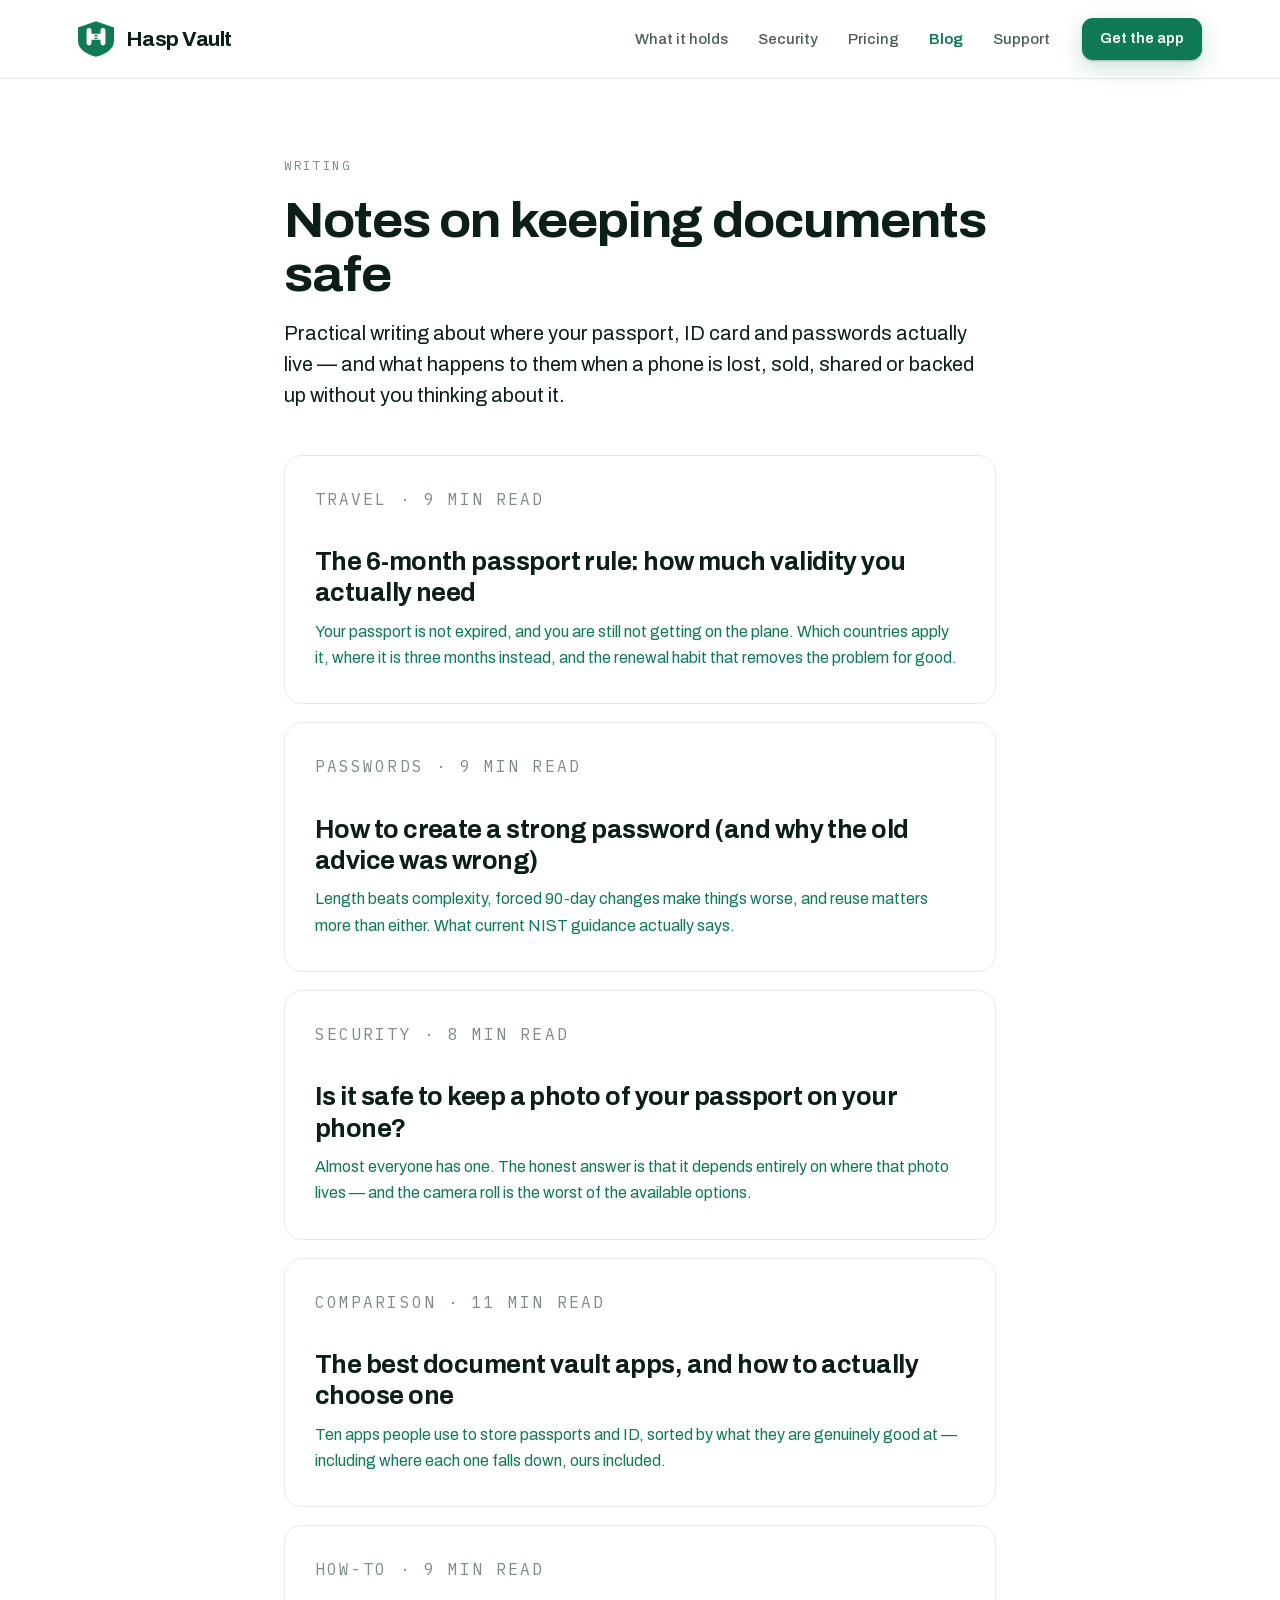
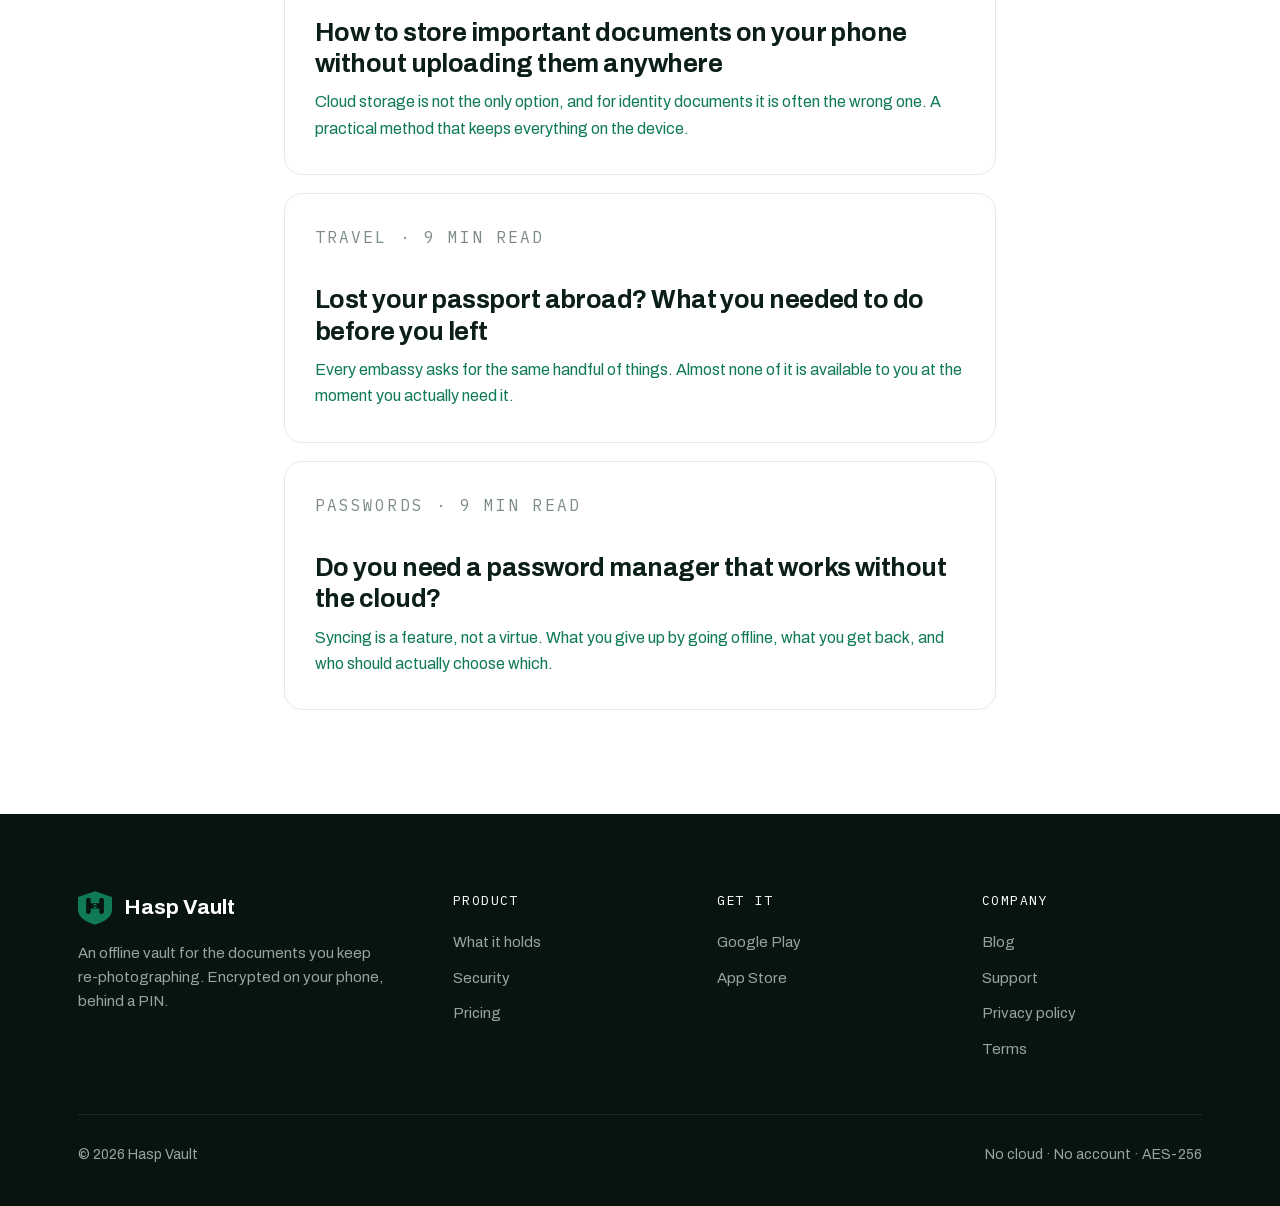
==== blog/index.html @ cd1b1a54 "Add files via upload" ====
<!doctype html>
<html lang="en">
<head>
<meta charset="utf-8">
<meta name="viewport" content="width=device-width, initial-scale=1">
<title>Blog — Hasp Vault</title>
<meta name="description" content="Practical writing about storing documents, passports, ID cards and passwords safely on your phone.">
<meta name="theme-color" content="#0F7A54">
<link rel="stylesheet" href="../style.css">
<link rel="icon" href="../shots/favicon.png">
</head>
<body>

<header class="masthead">
  <div class="wrap">
    <a class="brand" href="../index.html">
      <svg viewBox="88 104 336 332" aria-hidden="true">
        <path fill="#0F7A54" fill-rule="evenodd" d="
          M256 104 L424 162 L424 286 C424 364 348 410 256 436
          C164 410 88 364 88 286 L88 162 Z
          M191 168 A23 23 0 0 1 214 191 L214 307 A23 23 0 0 1 191 330
          A23 23 0 0 1 168 307 L168 191 A23 23 0 0 1 191 168 Z
          M321 168 A23 23 0 0 1 344 191 L344 307 A23 23 0 0 1 321 330
          A23 23 0 0 1 298 307 L298 191 A23 23 0 0 1 321 168 Z
          M214 222 L298 222 L298 276 L214 276 Z
          M256 227 A16 16 0 1 1 256 259 A16 16 0 1 1 256 227 Z
          M247 243 L265 243 L270 270 L242 270 Z"/>
      </svg>
      <b>Hasp Vault</b>
    </a>
    <nav class="nav">
      <a href="../index.html#holds">What it holds</a>
      <a href="../index.html#security">Security</a>
      <a href="../index.html#pricing">Pricing</a>
      <a href="../blog/index.html" aria-current="page">Blog</a>
      <a href="../support.html">Support</a>
    </nav>
    <a class="btn btn-primary btn-sm" href="https://play.google.com/store/apps/details?id=com.hifazat.vault">Get the app</a>
  </div>
</header>

<main class="wrap doc">
  <p class="meta">Writing</p>
  <h1>Notes on keeping documents safe</h1>
  <p class="lead">
    Practical writing about where your passport, ID card and passwords actually
    live — and what happens to them when a phone is lost, sold, shared or
    backed up without you thinking about it.
  </p>

  <div class="post-list">

    <a class="post-card" href="passport-validity-six-month-rule.html">
      <p class="meta">Travel · 9 min read</p>
      <h2>The 6-month passport rule: how much validity you actually need</h2>
      <p>Your passport is not expired, and you are still not getting on the plane. Which countries apply it, where it is three months instead, and the renewal habit that removes the problem for good.</p>
    </a>

    <a class="post-card" href="how-to-create-a-strong-password.html">
      <p class="meta">Passwords · 9 min read</p>
      <h2>How to create a strong password (and why the old advice was wrong)</h2>
      <p>Length beats complexity, forced 90-day changes make things worse, and reuse matters more than either. What current NIST guidance actually says.</p>
    </a>

    <a class="post-card" href="passport-photo-on-phone.html">
      <p class="meta">Security · 8 min read</p>
      <h2>Is it safe to keep a photo of your passport on your phone?</h2>
      <p>Almost everyone has one. The honest answer is that it depends entirely on where that photo lives — and the camera roll is the worst of the available options.</p>
    </a>

    <a class="post-card" href="best-document-vault-apps.html">
      <p class="meta">Comparison · 11 min read</p>
      <h2>The best document vault apps, and how to actually choose one</h2>
      <p>Ten apps people use to store passports and ID, sorted by what they are genuinely good at — including where each one falls down, ours included.</p>
    </a>

    <a class="post-card" href="store-documents-offline.html">
      <p class="meta">How-to · 9 min read</p>
      <h2>How to store important documents on your phone without uploading them anywhere</h2>
      <p>Cloud storage is not the only option, and for identity documents it is often the wrong one. A practical method that keeps everything on the device.</p>
    </a>

    <a class="post-card" href="lost-passport-abroad.html">
      <p class="meta">Travel · 9 min read</p>
      <h2>Lost your passport abroad? What you needed to do before you left</h2>
      <p>Every embassy asks for the same handful of things. Almost none of it is available to you at the moment you actually need it.</p>
    </a>

    <a class="post-card" href="offline-password-manager.html">
      <p class="meta">Passwords · 9 min read</p>
      <h2>Do you need a password manager that works without the cloud?</h2>
      <p>Syncing is a feature, not a virtue. What you give up by going offline, what you get back, and who should actually choose which.</p>
    </a>

  </div>
</main>

<footer class="foot">
  <div class="shell">
    <div class="foot-top">
      <div>
        <div class="foot-brand">
          <svg viewBox="88 104 336 332" aria-hidden="true">
            <path fill="#0F7A54" fill-rule="evenodd" d="
              M256 104 L424 162 L424 286 C424 364 348 410 256 436
              C164 410 88 364 88 286 L88 162 Z
              M191 168 A23 23 0 0 1 214 191 L214 307 A23 23 0 0 1 191 330
              A23 23 0 0 1 168 307 L168 191 A23 23 0 0 1 191 168 Z
              M321 168 A23 23 0 0 1 344 191 L344 307 A23 23 0 0 1 321 330
              A23 23 0 0 1 298 307 L298 191 A23 23 0 0 1 321 168 Z
              M214 222 L298 222 L298 276 L214 276 Z
              M256 227 A16 16 0 1 1 256 259 A16 16 0 1 1 256 227 Z
              M247 243 L265 243 L270 270 L242 270 Z"/>
          </svg>
          Hasp Vault
        </div>
        <p>An offline vault for the documents you keep re-photographing. Encrypted on your phone, behind a PIN.</p>
      </div>
      <div>
        <h4>Product</h4>
        <ul>
          <li><a href="../index.html#holds">What it holds</a></li>
          <li><a href="../index.html#security">Security</a></li>
          <li><a href="../index.html#pricing">Pricing</a></li>
        </ul>
      </div>
      <div>
        <h4>Get it</h4>
        <ul>
          <li><a href="https://play.google.com/store/apps/details?id=com.hifazat.vault">Google Play</a></li>
          <li><a href="https://apps.apple.com/app/id6804965635">App Store</a></li>
        </ul>
      </div>
      <div>
        <h4>Company</h4>
        <ul>
          <li><a href="../blog/index.html">Blog</a></li>
          <li><a href="../support.html">Support</a></li>
          <li><a href="../privacy.html">Privacy policy</a></li>
          <li><a href="../terms.html">Terms</a></li>
        </ul>
      </div>
    </div>
    <div class="foot-base">
      <span>© 2026 Hasp Vault</span>
      <span>No cloud · No account · AES-256</span>
    </div>
  </div>
</footer>

</body>
</html>
---- style.css ----
/* ===========================================================================
   haspvault.com

   Rebuilt on a conventional marketing structure — hero, feature cards,
   sectioned content, a colour call-to-action band, a dark footer — because
   that structure is what readers already know how to scan. The previous
   version was an editorial layout with a machine-readable-zone motif; it was
   distinctive but it made people work, and a store listing page is not the
   place to make people work.

   What keeps it from looking like every other template is craft, not novelty:

     - ONE typeface, Archivo, a real variable face with a width axis. Not the
       system stack, not Inter. Headlines widen slightly; small caps labels
       narrow. That axis is doing work no static font can.
     - Icons DRAWN as monoline SVG on a 24-unit grid, matching the marks
       inside the app itself. Not an icon font, not stock glyphs — those are
       recognisable at a glance and they are the thing that makes a page look
       assembled rather than designed.
     - A single accent. Emerald, used for exactly three jobs: the primary
       button, the numerals, and the call-to-action band. Everything else is
       ink on white.
     - Spacing on a 4px rhythm with generous section padding, because the most
       common failure of a page like this is cramming.
   ========================================================================= */

@font-face {
  font-family: "Archivo";
  src: url("fonts/archivo.woff2") format("woff2-variations");
  font-weight: 400 800;
  font-stretch: 62% 125%;
  font-display: swap;
}
@font-face {
  font-family: "PlexMono";
  src: url("fonts/plexmono.woff2") format("woff2");
  font-weight: 400 600;
  font-display: swap;
}

:root {
  --ink: #0B1F17;
  --body: #4B5C55;
  --muted: #7C8C85;

  --emerald: #0F7A54;
  --emerald-dark: #0A5C3F;
  --emerald-deep: #06301F;

  --tint: #EAF5EF;
  --tint-2: #F4FAF7;
  --line: #E4EBE7;
  --white: #FFFFFF;

  --radius: 18px;
  --radius-lg: 26px;
  --shell: 1180px;
}

* { box-sizing: border-box; margin: 0; padding: 0 }

html { scroll-behavior: smooth; -webkit-text-size-adjust: 100% }

body {
  font-family: "Archivo", system-ui, -apple-system, sans-serif;
  font-size: 17px;
  line-height: 1.65;
  color: var(--body);
  background: var(--white);
  -webkit-font-smoothing: antialiased;
}

.shell { max-width: var(--shell); margin-inline: auto; padding-inline: 28px }

h1, h2, h3 { color: var(--ink); font-weight: 700; letter-spacing: -.022em }

/* The width axis. Large sizes get wider letterforms so the headline reads as
   set rather than as body copy blown up; that is the whole reason to pay for
   a variable face. */
h1 { font-size: clamp(40px, 6.4vw, 76px); line-height: 1.04; font-variation-settings: "wdth" 106 }
h2 { font-size: clamp(30px, 3.8vw, 46px); line-height: 1.12; font-variation-settings: "wdth" 103 }
h3 { font-size: 20px; line-height: 1.3 }

a { color: inherit }

/* Small caps labels, the one place the mono face appears. */
.kicker {
  font-family: "PlexMono", ui-monospace, monospace;
  font-size: 12px;
  font-weight: 600;
  letter-spacing: .18em;
  text-transform: uppercase;
  color: var(--emerald);
}

/* ---------- masthead ---------- */

.masthead {
  position: sticky;
  top: 0;
  z-index: 50;
  background: rgba(255, 255, 255, .86);
  backdrop-filter: saturate(180%) blur(14px);
  border-bottom: 1px solid var(--line);
}

.masthead .shell {
  height: 78px;
  display: flex;
  align-items: center;
  gap: 32px;
}

.brand {
  display: flex;
  align-items: center;
  gap: 12px;
  font-weight: 700;
  font-size: 21px;
  color: var(--ink);
  text-decoration: none;
  letter-spacing: -.024em;
  margin-right: auto;
}
/* The shield reads smaller than its box because the silhouette tapers to a
   point at the bottom — so it needs to be set a little larger than the cap
   height of the wordmark to look the same weight beside it. */
.brand svg { width: 36px; height: 36px; display: block }

.nav { display: flex; gap: 30px; font-size: 15px; font-weight: 500 }
.nav a { color: var(--body); text-decoration: none; transition: color .15s }
.nav a:hover { color: var(--emerald) }

/* ---------- buttons ---------- */

.btn {
  display: inline-flex;
  align-items: center;
  justify-content: center;
  gap: 10px;
  height: 54px;
  padding: 0 26px;
  border-radius: 14px;
  font-size: 16px;
  font-weight: 600;
  text-decoration: none;
  white-space: nowrap;
  transition: transform .15s, box-shadow .15s, background .15s;
}
.btn svg { width: 20px; height: 20px; flex: none }

.btn-primary {
  background: var(--emerald);
  color: #fff;
  box-shadow: 0 1px 2px rgba(6, 48, 31, .28), 0 8px 22px rgba(15, 122, 84, .22);
}
.btn-primary:hover { background: var(--emerald-dark); transform: translateY(-1px) }

.btn-ghost {
  background: #fff;
  color: var(--ink);
  border: 1px solid var(--line);
  box-shadow: 0 1px 2px rgba(11, 31, 23, .05);
}
.btn-ghost:hover { border-color: #CFDCD6; transform: translateY(-1px) }

/* Apple's own badge is black with a white mark, and people recognise that
   pairing faster than they read the label. Matching it costs nothing and
   makes the button obviously an App Store link. */
.btn-apple {
  background: #000;
  color: #fff;
  box-shadow: 0 1px 2px rgba(0, 0, 0, .30), 0 8px 22px rgba(0, 0, 0, .16);
}
.btn-apple:hover { background: #1A1A1A; transform: translateY(-1px) }

/* On the emerald band the same black button still reads correctly — it is the
   one colour that stays "Apple" against any ground. */
.band .btn-apple { box-shadow: 0 1px 2px rgba(0, 0, 0, .34), 0 10px 26px rgba(0, 0, 0, .28) }

.btn-sm { height: 42px; padding: 0 18px; font-size: 14.5px; border-radius: 11px }

.btn-light { background: #fff; color: var(--emerald-deep) }
.btn-light:hover { background: #F1F7F4 }
.btn-outline-light {
  background: transparent;
  color: #fff;
  border: 1px solid rgba(255, 255, 255, .34);
}
.btn-outline-light:hover { background: rgba(255, 255, 255, .09) }

/* ---------- hero ---------- */

.hero {
  padding: 92px 0 0;
  text-align: center;
  background:
    radial-gradient(60% 42% at 50% 0%, var(--tint) 0%, transparent 72%),
    var(--white);
}

.hero .kicker { display: block; margin-bottom: 20px }
.hero h1 { max-width: 15ch; margin-inline: auto }
.hero h1 em { font-style: normal; color: var(--emerald) }

.lede {
  max-width: 60ch;
  margin: 22px auto 0;
  font-size: clamp(17px, 1.7vw, 20px);
  color: var(--body);
}

.cta-row {
  display: flex;
  gap: 14px;
  justify-content: center;
  flex-wrap: wrap;
  margin-top: 34px;
}

.trust {
  display: flex;
  gap: 26px;
  justify-content: center;
  flex-wrap: wrap;
  margin-top: 26px;
  font-size: 14px;
  color: var(--muted);
}
.trust span { display: inline-flex; align-items: center; gap: 7px }
.trust svg { width: 15px; height: 15px; color: var(--emerald) }

.hero-stage { margin-top: 62px; display: flex; justify-content: center }

/* The device is cropped by the section edge, so the page continues behind it
   rather than the phone sitting on the page like a sticker. */
.hero-stage .device { margin-bottom: -110px }

/* ---------- the phone ---------- */

/* Drawn as one inline SVG rather than nested divs. A real iPhone is a stack
   of concentric rounded rectangles with a specular band down each long edge,
   and SVG can express that exactly; CSS boxes approximate it and the
   approximation is what reads as "mockup". */
.device { width: min(322px, 78vw); filter: drop-shadow(0 34px 60px rgba(6, 48, 31, .22)) }
.device svg { width: 100%; height: auto; display: block }

/* ---------- sections ---------- */

.section { padding: 104px 0 }
.section-tint { background: var(--tint-2); border-block: 1px solid var(--line) }

.section-head { max-width: 62ch; margin-bottom: 52px }
.section-head.centre { margin-inline: auto; text-align: center }
.section-head .kicker { display: block; margin-bottom: 14px }
.section-head p { margin-top: 16px; font-size: 18px }

/* ---------- feature cards ---------- */

.cards {
  display: grid;
  grid-template-columns: repeat(auto-fit, minmax(248px, 1fr));
  gap: 20px;
}

.card {
  background: #fff;
  border: 1px solid var(--line);
  border-radius: var(--radius);
  padding: 30px 26px 32px;
  transition: border-color .18s, transform .18s, box-shadow .18s;
}
.card:hover {
  border-color: #CFE0D8;
  transform: translateY(-2px);
  box-shadow: 0 12px 34px rgba(11, 31, 23, .07);
}

/* The icon tile. Tinted, but the glyph inside is drawn for this app rather
   than pulled from an icon set. */
.card-mark {
  width: 46px;
  height: 46px;
  border-radius: 13px;
  background: var(--tint);
  display: grid;
  place-items: center;
  margin-bottom: 20px;
}
.card-mark svg { width: 24px; height: 24px; color: var(--emerald) }

.card h3 { margin-bottom: 4px }
.card .role {
  font-family: "PlexMono", ui-monospace, monospace;
  font-size: 11.5px;
  letter-spacing: .1em;
  text-transform: uppercase;
  color: var(--muted);
  display: block;
  margin-bottom: 12px;
}
.card p { font-size: 15.5px; line-height: 1.6 }

/* ---------- split ---------- */

.split {
  display: grid;
  grid-template-columns: 1.05fr .95fr;
  gap: 72px;
  align-items: center;
}

.checks { list-style: none; margin-top: 28px; display: grid; gap: 16px }
.checks li { display: flex; gap: 13px; font-size: 16.5px }
.checks svg { width: 21px; height: 21px; flex: none; margin-top: 2px; color: var(--emerald) }
.checks b { color: var(--ink); font-weight: 600 }

/* ---------- steps ---------- */

.steps { display: grid; grid-template-columns: repeat(auto-fit, minmax(260px, 1fr)); gap: 22px; counter-reset: s }

.step {
  position: relative;
  padding: 32px 28px;
  background: #fff;
  border: 1px solid var(--line);
  border-radius: var(--radius);
}
.step::before {
  counter-increment: s;
  content: counter(s, decimal-leading-zero);
  font-family: "PlexMono", ui-monospace, monospace;
  font-size: 13px;
  font-weight: 600;
  letter-spacing: .08em;
  color: var(--emerald);
  display: block;
  margin-bottom: 16px;
}
.step h3 { margin-bottom: 8px }
.step p { font-size: 15.5px }

/* ---------- pricing ---------- */

.plans { display: grid; grid-template-columns: 1fr 1fr; gap: 22px; align-items: start }

.plan {
  background: #fff;
  border: 1px solid var(--line);
  border-radius: var(--radius-lg);
  padding: 38px 34px 40px;
}
/* Every line on the Pro card is white. The card is already separated from the
   Free one by its emerald ground, so it does not need a second, softer text
   colour doing the same job — and holding one tone throughout makes it read
   as the more confident of the two. */
.plan-pro {
  border-color: transparent;
  background: linear-gradient(168deg, #0C6344 0%, var(--emerald-deep) 100%);
  color: #fff;
}
.plan-pro h3, .plan-pro .price, .plan-pro > p, .plan-pro li { color: #fff }

.plan h3 { font-size: 15px; letter-spacing: .1em; text-transform: uppercase; font-family: "PlexMono", ui-monospace, monospace; font-weight: 600 }
.plan .price { font-size: 40px; font-weight: 700; color: var(--ink); letter-spacing: -.03em; margin: 14px 0 4px; font-variation-settings: "wdth" 104 }
.plan .price small { font-size: 16px; font-weight: 500; color: var(--muted) }

/* The figure and its unit set in one colour, so the price line reads as a
   single phrase rather than a bright number with a grey tail hanging off it. */
.plan-pro .price,
.plan-pro .price small { color: #fff }
.plan > p { font-size: 15.5px; margin-bottom: 24px }

.plan ul { list-style: none; display: grid; gap: 13px; font-size: 15.5px }
.plan li { display: flex; gap: 11px }
.plan li svg { width: 19px; height: 19px; flex: none; margin-top: 2px; color: var(--emerald) }
.plan-pro li svg { color: #6FD3A9 }

/* ---------- call to action ---------- */

.band {
  background: linear-gradient(150deg, #0C6344 0%, var(--emerald-deep) 100%);
  color: rgba(255, 255, 255, .82);
  text-align: center;
  padding: 96px 0;
}
.band h2 { color: #fff; max-width: 18ch; margin-inline: auto }
.band p { max-width: 52ch; margin: 18px auto 0; font-size: 18px }
.band .cta-row { margin-top: 32px }

/* ---------- footer ---------- */

.foot { background: #08150F; color: #93A79E; padding: 76px 0 40px; font-size: 15px }
.foot a { color: #93A79E; text-decoration: none; transition: color .15s }
.foot a:hover { color: #fff }

.foot-top { display: grid; grid-template-columns: 1.5fr 1fr 1fr 1fr; gap: 44px; padding-bottom: 52px }
.foot-brand { display: flex; align-items: center; gap: 12px; color: #fff; font-weight: 700; font-size: 21px; margin-bottom: 16px }
.foot-brand svg { width: 34px; height: 34px }
.foot-top p { max-width: 34ch; font-size: 15px; line-height: 1.6 }

.foot h4 { color: #fff; font-size: 13px; letter-spacing: .12em; text-transform: uppercase; font-family: "PlexMono", ui-monospace, monospace; font-weight: 600; margin-bottom: 18px }
.foot ul { list-style: none; display: grid; gap: 11px }

.foot-base {
  border-top: 1px solid rgba(255, 255, 255, .09);
  padding-top: 28px;
  display: flex;
  justify-content: space-between;
  gap: 20px;
  flex-wrap: wrap;
  font-size: 14px;
}

/* ---------- responsive ---------- */

@media (max-width: 940px) {
  .split { grid-template-columns: 1fr; gap: 44px }
  .plans { grid-template-columns: 1fr }
  .foot-top { grid-template-columns: 1fr 1fr; gap: 36px }
}

@media (max-width: 720px) {
  .section { padding: 76px 0 }
  .hero { padding-top: 66px }
  .nav { display: none }
  .masthead .shell { gap: 16px }
  .btn { width: 100%; max-width: 340px }
  .masthead .btn { width: auto }
  .cta-row { flex-direction: column; align-items: center }
  .foot-top { grid-template-columns: 1fr; gap: 32px }
}

/* ---------- the dark band ---------- */

/* One full-bleed dark section, placed where the page talks about security.
   It does two jobs: it breaks a long run of white so the page has rhythm
   rather than scrolling as one undifferentiated column, and it puts the
   security claims on the most serious-looking surface on the page. Vaulty
   runs white the whole way down and the middle sags because of it. */
.section.dark {
  background:
    radial-gradient(90% 60% at 12% 0%, rgba(15, 122, 84, .30) 0%, transparent 60%),
    linear-gradient(165deg, #0A2B1E 0%, #061A12 100%);
  color: rgba(232, 245, 239, .74);
  border: 0;
}
.section.dark h2 { color: #fff }
.section.dark .kicker { color: #6FD3A9; display: block; margin-bottom: 14px }

.lede-dark {
  margin-top: 18px;
  font-size: 18.5px;
  line-height: 1.6;
  color: rgba(232, 245, 239, .74);
  max-width: 46ch;
}

.dark .checks b { color: #fff }
.dark .checks svg { color: #6FD3A9 }
.dark .checks li { font-size: 16px }

/* Four plain figures rather than another row of cards — a different shape on
   the page keeps the eye moving. */
.stat-grid { display: grid; grid-template-columns: 1fr 1fr; gap: 18px }

.stat {
  background: rgba(255, 255, 255, .045);
  border: 1px solid rgba(255, 255, 255, .10);
  border-radius: var(--radius);
  padding: 26px 22px 24px;
}
.stat svg { width: 24px; height: 24px; color: #6FD3A9; display: block; margin-bottom: 16px }
.stat b {
  display: block;
  color: #fff;
  font-size: 25px;
  font-weight: 700;
  letter-spacing: -.02em;
  font-variation-settings: "wdth" 104;
  line-height: 1.15;
}
.stat span {
  display: block;
  margin-top: 5px;
  font-size: 14px;
  color: rgba(232, 245, 239, .58);
}

@media (max-width: 720px) {
  .stat-grid { grid-template-columns: 1fr }
}

/* ===========================================================================
   Document pages — support, privacy, terms.

   These carry the older markup (.wrap rather than .shell, a plain header and
   a one-line footer), and rewriting three legal pages to new class names buys
   nothing. So the classes are supported here instead, restyled to match the
   home page. The pages read as part of the same site; only the scaffolding
   differs.
   ========================================================================= */

.wrap { max-width: var(--shell); margin-inline: auto; padding-inline: 28px }

/* header */
.masthead .wrap {
  height: 78px;
  display: flex;
  align-items: center;
  gap: 32px;
}
.masthead .brand svg { width: 36px; height: 36px }
.masthead .brand b { font-weight: 700 }
.nav a[aria-current="page"] { color: var(--emerald); font-weight: 600 }

/* the article itself */
.doc {
  max-width: 768px;
  padding: 76px 28px 104px;
}
.doc h1 {
  font-size: clamp(34px, 4.6vw, 50px);
  line-height: 1.08;
  margin-bottom: 16px;
}
.doc h2 {
  font-size: 23px;
  line-height: 1.3;
  margin: 48px 0 14px;
  font-variation-settings: "wdth" 102;
}
.doc h2:first-of-type { margin-top: 34px }
.doc p { margin-bottom: 18px }
.doc ul, .doc ol { margin: 0 0 20px 22px; display: grid; gap: 9px }
.doc li { padding-left: 4px }
.doc a { color: var(--emerald); text-underline-offset: 3px }
.doc strong, .doc b { color: var(--ink); font-weight: 600 }
.doc hr { border: 0; border-top: 1px solid var(--line); margin: 46px 0 }

/* Date lines and the small print above a section. */
.meta {
  font-family: "PlexMono", ui-monospace, monospace;
  font-size: 12.5px;
  font-weight: 600;
  letter-spacing: .13em;
  text-transform: uppercase;
  color: var(--muted);
  margin-bottom: 30px;
}

/* The one emphasised block a policy page needs — a rule on the leading edge
   rather than a filled panel, so it lifts off the page without shouting. */
.callout {
  background: var(--tint-2);
  border: 1px solid var(--line);
  border-inline-start: 3px solid var(--emerald);
  border-radius: 14px;
  padding: 22px 26px;
  margin: 30px 0;
}
.callout p:last-child { margin-bottom: 0 }
.callout strong { color: var(--ink) }

/* footer */
.foot .wrap {
  display: flex;
  justify-content: space-between;
  align-items: center;
  gap: 20px;
  flex-wrap: wrap;
}
.foot .wrap nav { display: flex; gap: 24px; flex-wrap: wrap }

@media (max-width: 720px) {
  .doc { padding-top: 54px }
  .masthead .wrap { gap: 14px }
  .masthead .wrap .nav { display: none }
  .foot .wrap { justify-content: center; text-align: center }
}

/* ---------- blog ---------- */

.post-list { display: grid; gap: 18px; margin-top: 44px }

.post-card {
  display: block;
  text-decoration: none;
  border: 1px solid var(--line);
  border-radius: var(--radius);
  padding: 30px 30px 32px;
  background: #fff;
  transition: border-color .18s, transform .18s, box-shadow .18s;
}
.post-card:hover {
  border-color: #CFE0D8;
  transform: translateY(-2px);
  box-shadow: 0 12px 34px rgba(11, 31, 23, .07);
}
.post-card h2 { font-size: 25px; line-height: 1.25; margin: 10px 0 10px }
.post-card p { font-size: 16px; margin: 0 }
.post-card .meta { margin-bottom: 0 }

/* A lead paragraph, set larger than the body so a long read has an obvious
   way in. One per post, directly under the headline. */
.doc .lead {
  font-size: 20px;
  line-height: 1.55;
  color: var(--ink);
  margin-bottom: 30px;
}

.doc blockquote {
  margin: 30px 0;
  padding-left: 24px;
  border-inline-start: 3px solid var(--emerald);
  font-size: 19px;
  line-height: 1.55;
  color: var(--ink);
}

.post-foot {
  margin-top: 56px;
  padding-top: 32px;
  border-top: 1px solid var(--line);
}

/* ---------- anchor and overlap corrections ---------- */

/* The hero device is pulled 110px into the section below it, so that section
   has to give the overlap back as padding — otherwise its heading sits right
   under the phone with nothing between them, which is what "Four kinds of
   thing, one lock" was doing. */
#holds { padding-top: 176px }

/* The masthead is sticky and 78px tall, so an in-page jump lands with the
   target tucked underneath it. scroll-margin-top pushes the landing point
   down by the header's height plus a little air. */
[id] { scroll-margin-top: 100px }

@media (max-width: 720px) {
  #holds { padding-top: 132px }
  [id] { scroll-margin-top: 88px }
}
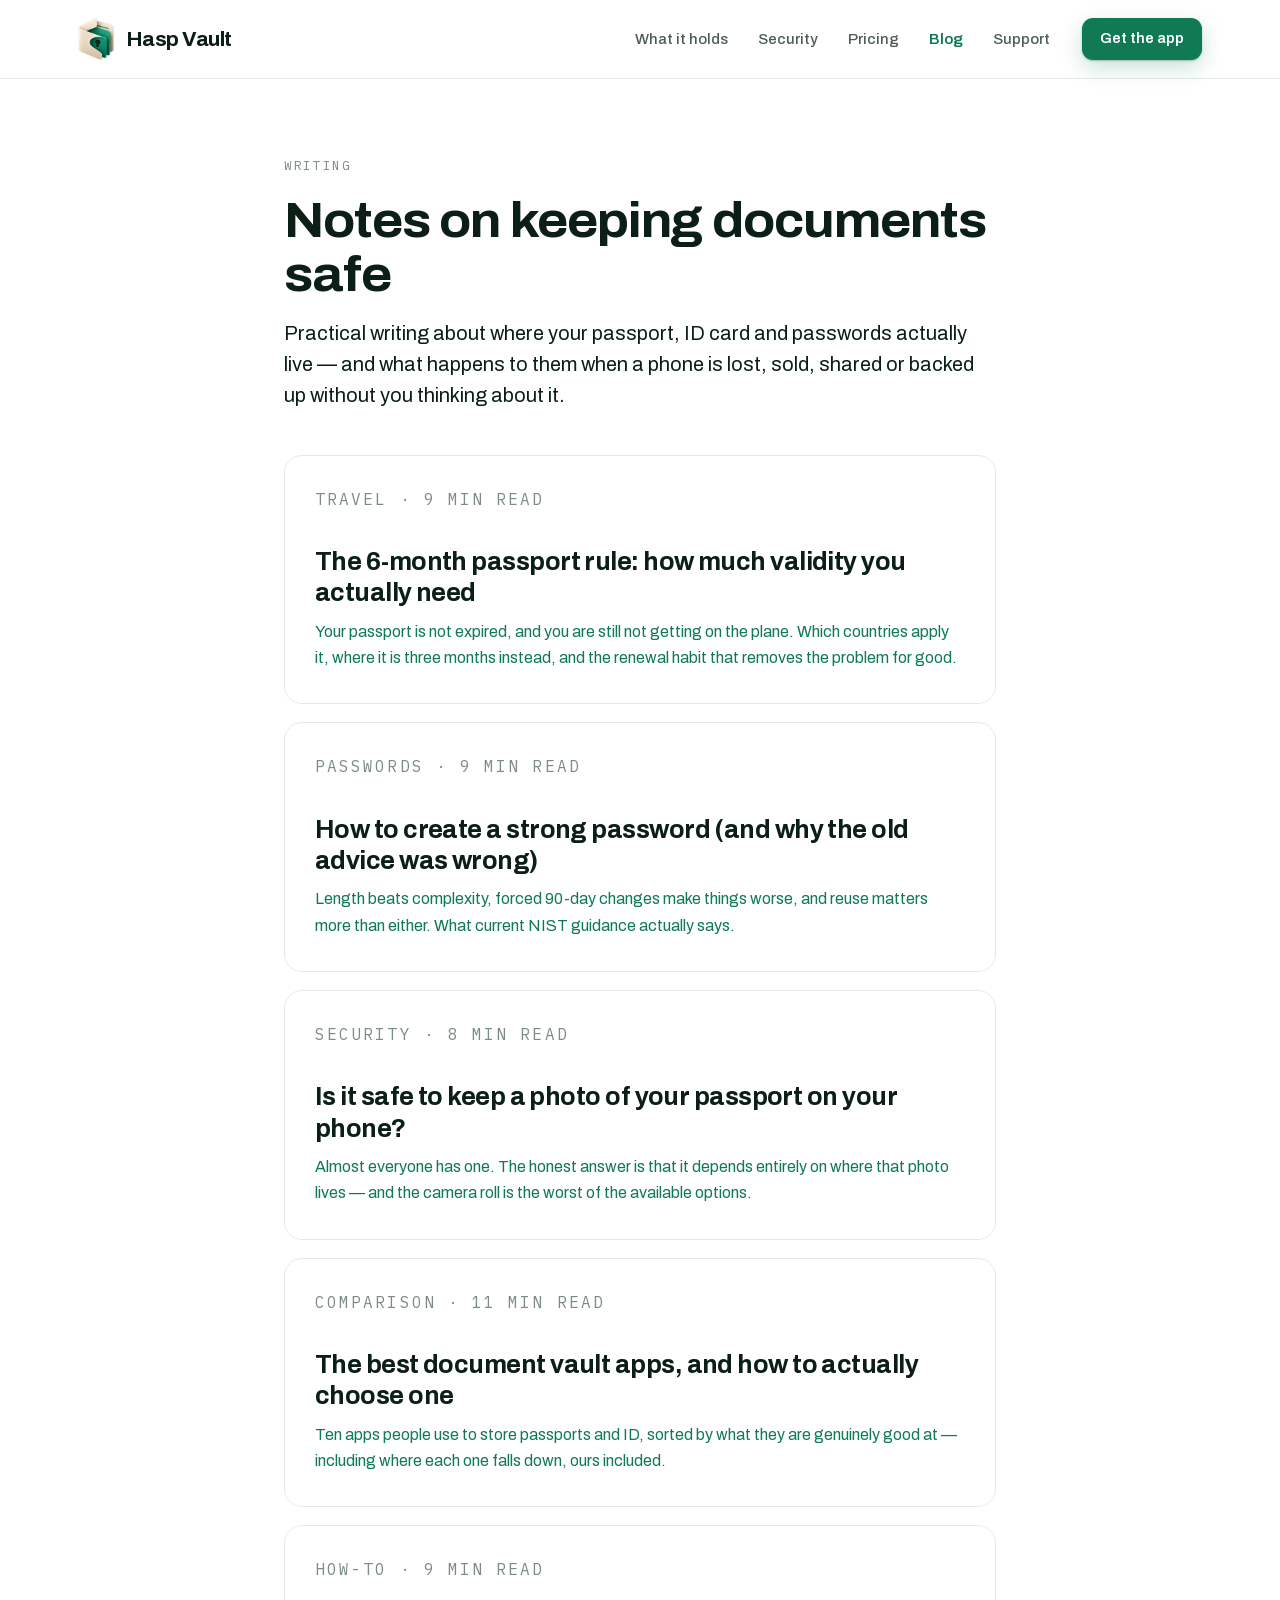
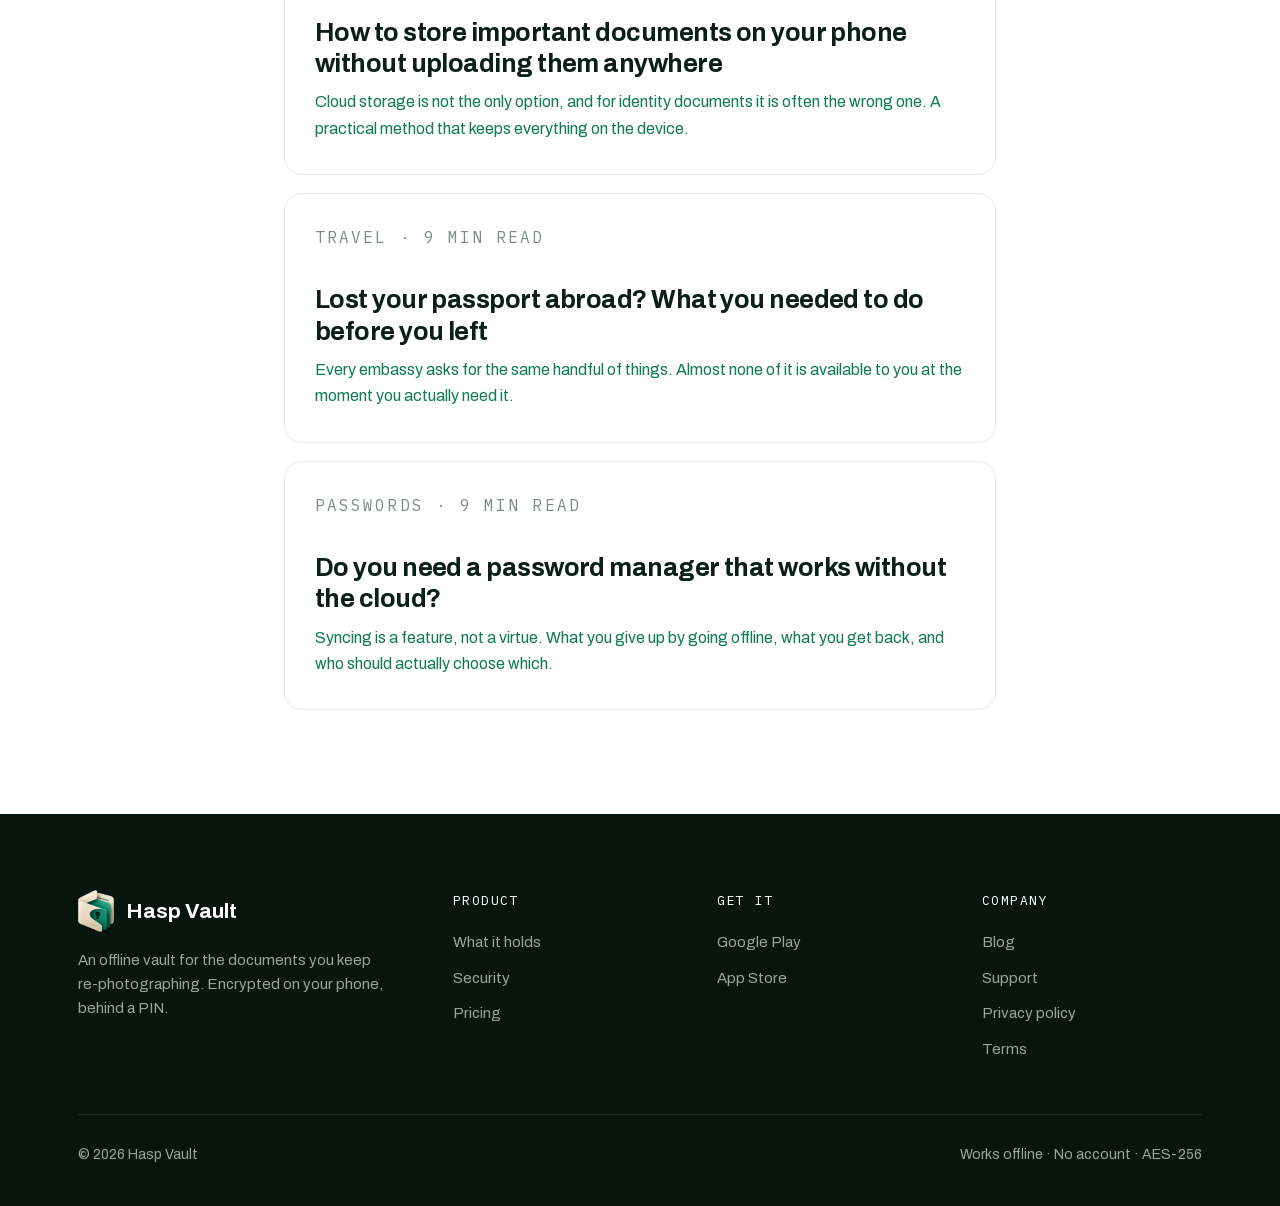
==== commit f45733fc: "Blog: new logo, policy links to bytedroidstudio.com" ====
--- a/blog/index.html
+++ b/blog/index.html
@@ -5,27 +5,26 @@
 <meta name="viewport" content="width=device-width, initial-scale=1">
 <title>Blog — Hasp Vault</title>
 <meta name="description" content="Practical writing about storing documents, passports, ID cards and passwords safely on your phone.">
-<meta name="theme-color" content="#0F7A54">
-<link rel="stylesheet" href="../style.css">
-<link rel="icon" href="../shots/favicon.png">
+<meta name="theme-color" content="#0A5C3F">
+<link rel="stylesheet" href="../style.css?v=1.5">
+<link rel="icon" href="../shots/favicon.png?v=1.5">
+<link rel="apple-touch-icon" href="../shots/apple-touch-icon.png?v=1.5">
+<link rel="canonical" href="https://haspvault.com/blog/">
+<meta property="og:image" content="https://haspvault.com/shots/og.png?v=1.5">
+<meta property="og:site_name" content="Hasp Vault">
+<meta property="og:locale" content="en_US">
+<meta name="twitter:card" content="summary_large_image">
+<meta name="twitter:title" content="Blog — Hasp Vault">
+<meta name="twitter:description" content="Practical writing about storing documents, passports, ID cards and passwords safely on your phone.">
+<meta name="twitter:image" content="https://haspvault.com/shots/og.png?v=1.5">
+<script type="application/ld+json">{"@context": "https://schema.org", "@type": "Blog", "name": "Hasp Vault blog", "url": "https://haspvault.com/blog/", "publisher": {"@id": "https://haspvault.com/#org"}}</script>
 </head>
 <body>
 
 <header class="masthead">
   <div class="wrap">
     <a class="brand" href="../index.html">
-      <svg viewBox="88 104 336 332" aria-hidden="true">
-        <path fill="#0F7A54" fill-rule="evenodd" d="
-          M256 104 L424 162 L424 286 C424 364 348 410 256 436
-          C164 410 88 364 88 286 L88 162 Z
-          M191 168 A23 23 0 0 1 214 191 L214 307 A23 23 0 0 1 191 330
-          A23 23 0 0 1 168 307 L168 191 A23 23 0 0 1 191 168 Z
-          M321 168 A23 23 0 0 1 344 191 L344 307 A23 23 0 0 1 321 330
-          A23 23 0 0 1 298 307 L298 191 A23 23 0 0 1 321 168 Z
-          M214 222 L298 222 L298 276 L214 276 Z
-          M256 227 A16 16 0 1 1 256 259 A16 16 0 1 1 256 227 Z
-          M247 243 L265 243 L270 270 L242 270 Z"/>
-      </svg>
+      <img class="mark" src="../shots/mark.png" alt="" width="36" height="42">
       <b>Hasp Vault</b>
     </a>
     <nav class="nav">
@@ -33,7 +32,7 @@
       <a href="../index.html#security">Security</a>
       <a href="../index.html#pricing">Pricing</a>
       <a href="../blog/index.html" aria-current="page">Blog</a>
-      <a href="../support.html">Support</a>
+      <a href="https://bytedroidstudio.com/apps/hasp-vault/support/">Support</a>
     </nav>
     <a class="btn btn-primary btn-sm" href="https://play.google.com/store/apps/details?id=com.hifazat.vault">Get the app</a>
   </div>
@@ -100,18 +99,7 @@
     <div class="foot-top">
       <div>
         <div class="foot-brand">
-          <svg viewBox="88 104 336 332" aria-hidden="true">
-            <path fill="#0F7A54" fill-rule="evenodd" d="
-              M256 104 L424 162 L424 286 C424 364 348 410 256 436
-              C164 410 88 364 88 286 L88 162 Z
-              M191 168 A23 23 0 0 1 214 191 L214 307 A23 23 0 0 1 191 330
-              A23 23 0 0 1 168 307 L168 191 A23 23 0 0 1 191 168 Z
-              M321 168 A23 23 0 0 1 344 191 L344 307 A23 23 0 0 1 321 330
-              A23 23 0 0 1 298 307 L298 191 A23 23 0 0 1 321 168 Z
-              M214 222 L298 222 L298 276 L214 276 Z
-              M256 227 A16 16 0 1 1 256 259 A16 16 0 1 1 256 227 Z
-              M247 243 L265 243 L270 270 L242 270 Z"/>
-          </svg>
+          <img class="mark" src="../shots/mark.png" alt="" width="36" height="42">
           Hasp Vault
         </div>
         <p>An offline vault for the documents you keep re-photographing. Encrypted on your phone, behind a PIN.</p>
@@ -135,15 +123,15 @@
         <h4>Company</h4>
         <ul>
           <li><a href="../blog/index.html">Blog</a></li>
-          <li><a href="../support.html">Support</a></li>
-          <li><a href="../privacy.html">Privacy policy</a></li>
-          <li><a href="../terms.html">Terms</a></li>
+          <li><a href="https://bytedroidstudio.com/apps/hasp-vault/support/">Support</a></li>
+          <li><a href="https://bytedroidstudio.com/apps/hasp-vault/privacy/">Privacy policy</a></li>
+          <li><a href="https://bytedroidstudio.com/apps/hasp-vault/terms/">Terms</a></li>
         </ul>
       </div>
     </div>
     <div class="foot-base">
       <span>© 2026 Hasp Vault</span>
-      <span>No cloud · No account · AES-256</span>
+      <span>Works offline · No account · AES-256</span>
     </div>
   </div>
 </footer>
--- a/style.css
+++ b/style.css
@@ -642,3 +642,11 @@
   #holds { padding-top: 132px }
   [id] { scroll-margin-top: 88px }
 }
+
+/* Related posts. Internal links are how a blog signals topical depth and how
+   a reader gets a second page — every post previously ended at the footer. */
+.rel-h { margin-top: 52px }
+.doc ul.rel { list-style: none; margin: 18px 0 0; display: grid; gap: 12px }
+.doc ul.rel li { padding-left: 0 }
+.doc ul.rel a { font-weight: 600; text-decoration: none; border-bottom: 1px solid rgba(15,122,84,.3) }
+.doc ul.rel a:hover { border-bottom-color: var(--emerald) }
